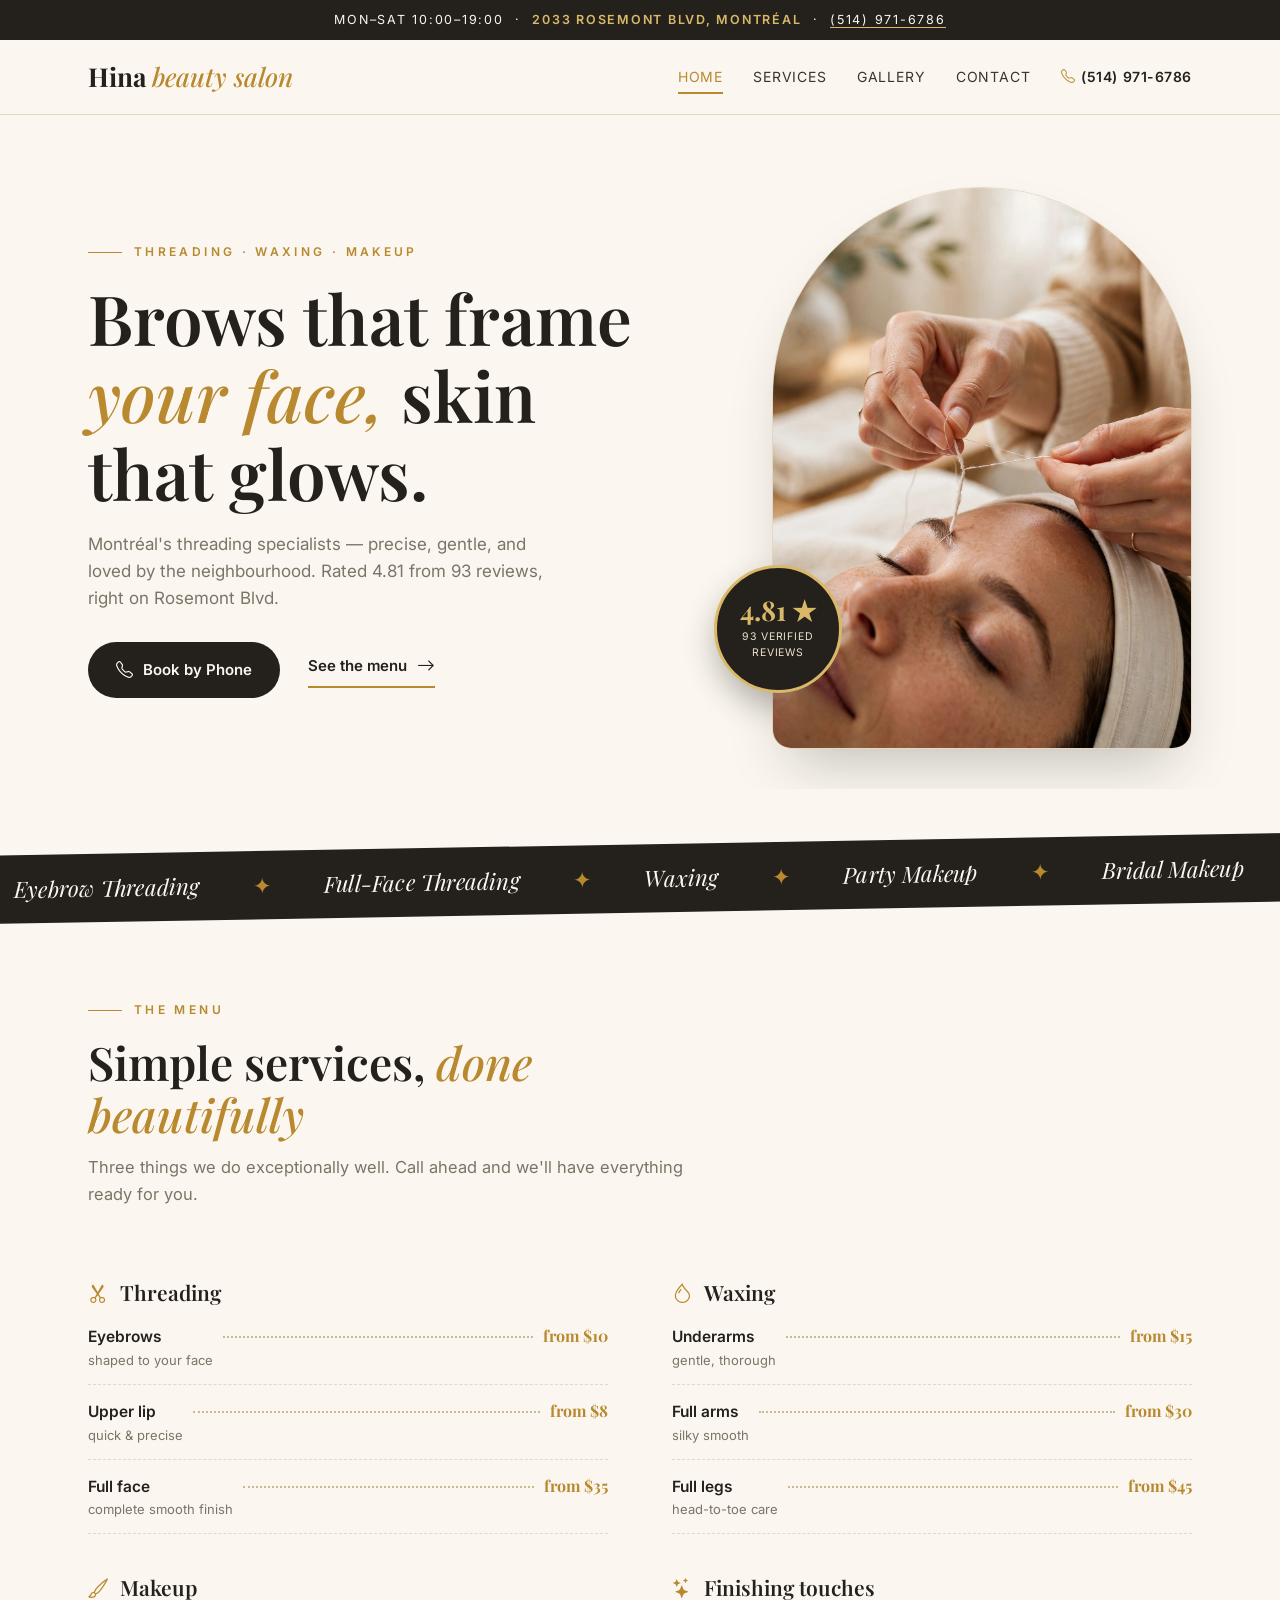
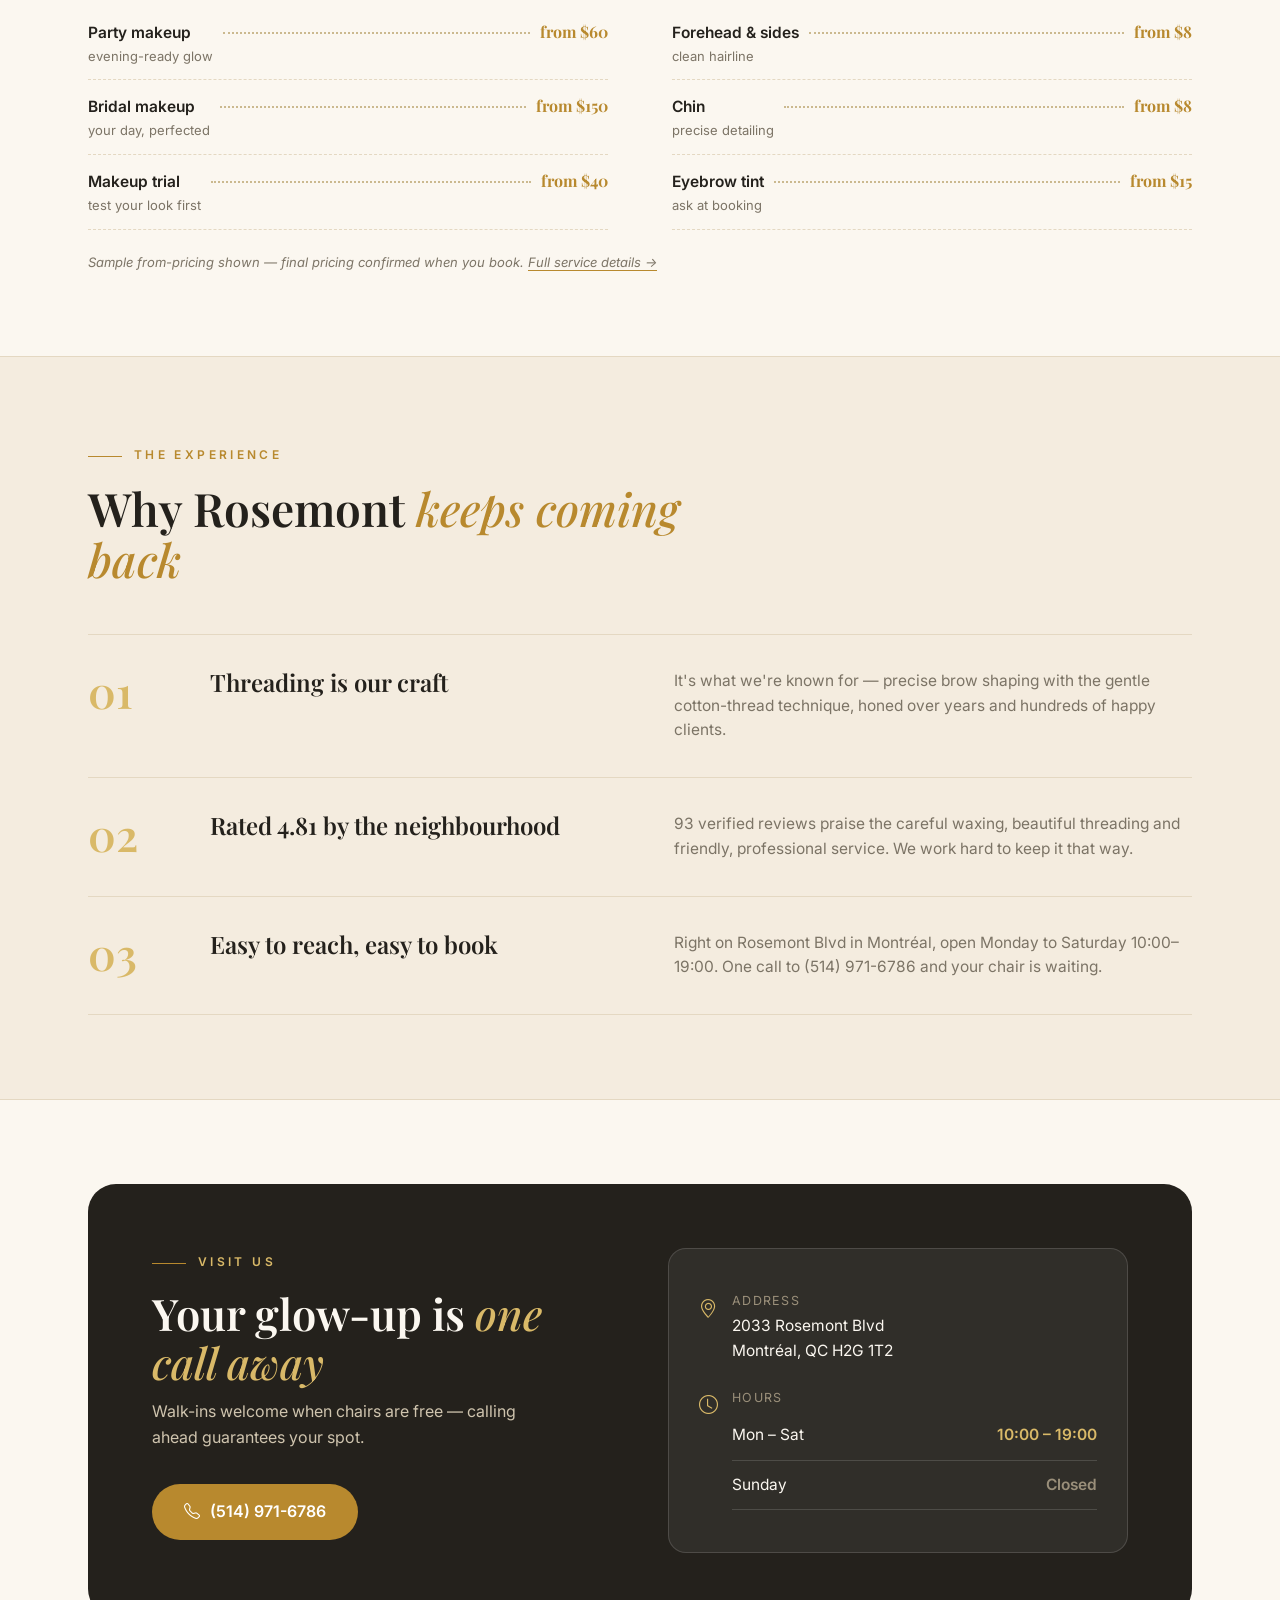
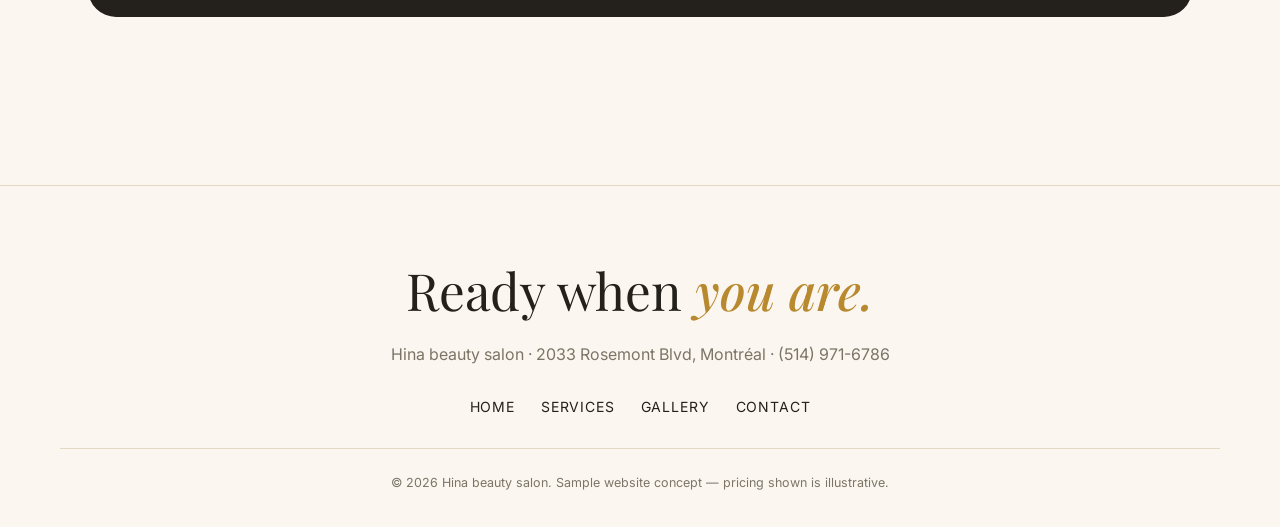
==== index.html @ d856e3c1 "Demo website concept for Hina beauty salon (Montréal, QC)" ====
<!DOCTYPE html>
<html lang="en">
<head>
<meta charset="UTF-8">
<meta name="viewport" content="width=device-width, initial-scale=1.0">
<title>Hina Beauty Salon — Threading, Waxing & Makeup in Montréal</title>
<meta name="description" content="Hina beauty salon in Montréal — expert threading, waxing and makeup. Rated 4.81 from 93 reviews. Call (514) 971-6786 to book.">
<link rel="preconnect" href="https://fonts.googleapis.com">
<link rel="preconnect" href="https://fonts.gstatic.com" crossorigin>
<link href="https://fonts.googleapis.com/css2?family=Playfair+Display:ital,wght@0,500;0,600;0,700;1,500;1,600&family=Inter:wght@400;500;600;700&display=swap" rel="stylesheet">
<link rel="stylesheet" href="https://cdn.jsdelivr.net/npm/bootstrap-icons@1.11.3/font/bootstrap-icons.min.css">
<link rel="stylesheet" href="styles.css">
</head>
<body>

<div class="announce">Mon–Sat 10:00–19:00 &nbsp;·&nbsp; <b>2033 Rosemont Blvd, Montréal</b> &nbsp;·&nbsp; <a href="tel:+15149716786">(514) 971-6786</a></div>

<header class="site">
  <div class="wrap nav">
    <a class="brand" href="index.html">Hina <em>beauty salon</em></a>
    <nav class="nav-links">
      <a class="active" href="index.html">Home</a>
      <a href="services.html">Services</a>
      <a href="gallery.html">Gallery</a>
      <a href="contact.html">Contact</a>
      <a class="nav-phone" href="tel:+15149716786"><i class="bi bi-telephone"></i><span>(514) 971-6786</span></a>
    </nav>
    <button class="nav-toggle" aria-label="Open menu" aria-expanded="false"><i class="bi bi-list"></i></button>
  </div>
</header>

<section class="hero">
  <div class="wrap hero-grid">
    <div>
      <span class="kicker">Threading · Waxing · Makeup</span>
      <h1>Brows that frame <em>your face,</em> skin that glows.</h1>
      <p class="lede">Montréal's threading specialists — precise, gentle, and loved by the neighbourhood. Rated 4.81 from 93 reviews, right on Rosemont Blvd.</p>
      <div class="hero-links">
        <a class="btn-solid" href="tel:+15149716786"><i class="bi bi-telephone"></i>Book by Phone</a>
        <a class="btn-line" href="services.html">See the menu <i class="bi bi-arrow-right"></i></a>
      </div>
    </div>
    <div class="arch-wrap">
      <div class="arch"><img src="images/hero.webp" alt="Precise eyebrow threading treatment at Hina beauty salon"></div>
      <div class="seal"><span class="n">4.81 ★</span><span class="t">93 verified<br>reviews</span></div>
    </div>
  </div>
</section>

<div class="ribbon" aria-hidden="true">
  <div class="ribbon-track">
    <span>Eyebrow Threading</span><span class="dot">✦</span><span>Full-Face Threading</span><span class="dot">✦</span><span>Waxing</span><span class="dot">✦</span><span>Party Makeup</span><span class="dot">✦</span><span>Bridal Makeup</span><span class="dot">✦</span>
    <span>Eyebrow Threading</span><span class="dot">✦</span><span>Full-Face Threading</span><span class="dot">✦</span><span>Waxing</span><span class="dot">✦</span><span>Party Makeup</span><span class="dot">✦</span><span>Bridal Makeup</span><span class="dot">✦</span>
  </div>
</div>

<section class="sec">
  <div class="wrap">
    <div class="sec-head rv">
      <span class="kicker">The Menu</span>
      <h2>Simple services, <em>done beautifully</em></h2>
      <p>Three things we do exceptionally well. Call ahead and we'll have everything ready for you.</p>
    </div>
    <div class="menu-cols rv">
      <div class="menu-group">
        <h3><i class="bi bi-scissors"></i>Threading</h3>
        <div class="menu-item"><div class="nm">Eyebrows<small>shaped to your face</small></div><div class="dots"></div><div class="pr">from $10</div></div>
        <div class="menu-item"><div class="nm">Upper lip<small>quick &amp; precise</small></div><div class="dots"></div><div class="pr">from $8</div></div>
        <div class="menu-item"><div class="nm">Full face<small>complete smooth finish</small></div><div class="dots"></div><div class="pr">from $35</div></div>
      </div>
      <div class="menu-group">
        <h3><i class="bi bi-droplet"></i>Waxing</h3>
        <div class="menu-item"><div class="nm">Underarms<small>gentle, thorough</small></div><div class="dots"></div><div class="pr">from $15</div></div>
        <div class="menu-item"><div class="nm">Full arms<small>silky smooth</small></div><div class="dots"></div><div class="pr">from $30</div></div>
        <div class="menu-item"><div class="nm">Full legs<small>head-to-toe care</small></div><div class="dots"></div><div class="pr">from $45</div></div>
      </div>
      <div class="menu-group">
        <h3><i class="bi bi-brush"></i>Makeup</h3>
        <div class="menu-item"><div class="nm">Party makeup<small>evening-ready glow</small></div><div class="dots"></div><div class="pr">from $60</div></div>
        <div class="menu-item"><div class="nm">Bridal makeup<small>your day, perfected</small></div><div class="dots"></div><div class="pr">from $150</div></div>
        <div class="menu-item"><div class="nm">Makeup trial<small>test your look first</small></div><div class="dots"></div><div class="pr">from $40</div></div>
      </div>
      <div class="menu-group">
        <h3><i class="bi bi-stars"></i>Finishing touches</h3>
        <div class="menu-item"><div class="nm">Forehead &amp; sides<small>clean hairline</small></div><div class="dots"></div><div class="pr">from $8</div></div>
        <div class="menu-item"><div class="nm">Chin<small>precise detailing</small></div><div class="dots"></div><div class="pr">from $8</div></div>
        <div class="menu-item"><div class="nm">Eyebrow tint<small>ask at booking</small></div><div class="dots"></div><div class="pr">from $15</div></div>
      </div>
    </div>
    <p class="sample-note rv">Sample from-pricing shown — final pricing confirmed when you book. <a href="services.html" style="border-bottom:1px solid var(--gold)">Full service details →</a></p>
  </div>
</section>

<section class="sec" style="background:var(--cream);border-top:1px solid var(--line);border-bottom:1px solid var(--line)">
  <div class="wrap">
    <div class="sec-head rv">
      <span class="kicker">The Experience</span>
      <h2>Why Rosemont <em>keeps coming back</em></h2>
    </div>
    <div class="steps rv">
      <div class="step">
        <div class="num">01</div>
        <h3>Threading is our craft</h3>
        <p>It's what we're known for — precise brow shaping with the gentle cotton-thread technique, honed over years and hundreds of happy clients.</p>
      </div>
      <div class="step">
        <div class="num">02</div>
        <h3>Rated 4.81 by the neighbourhood</h3>
        <p>93 verified reviews praise the careful waxing, beautiful threading and friendly, professional service. We work hard to keep it that way.</p>
      </div>
      <div class="step">
        <div class="num">03</div>
        <h3>Easy to reach, easy to book</h3>
        <p>Right on Rosemont Blvd in Montréal, open Monday to Saturday 10:00–19:00. One call to (514) 971-6786 and your chair is waiting.</p>
      </div>
    </div>
  </div>
</section>

<section class="sec">
  <div class="wrap">
    <div class="visit rv">
      <div class="visit-grid">
        <div>
          <span class="kicker" style="color:var(--gold-soft)">Visit Us</span>
          <h2>Your glow-up is <em>one call away</em></h2>
          <p>Walk-ins welcome when chairs are free — calling ahead guarantees your spot.</p>
          <a class="btn-gold" href="tel:+15149716786"><i class="bi bi-telephone"></i>(514) 971-6786</a>
        </div>
        <div class="addr-card">
          <div class="row"><i class="bi bi-geo-alt"></i><div><small>Address</small>2033 Rosemont Blvd<br>Montréal, QC H2G 1T2</div></div>
          <div class="row"><i class="bi bi-clock"></i><div style="flex:1"><small>Hours</small>
            <table class="hours">
              <tr><td>Mon – Sat</td><td>10:00 – 19:00</td></tr>
              <tr class="closed"><td>Sunday</td><td>Closed</td></tr>
            </table>
          </div></div>
        </div>
      </div>
    </div>
  </div>
</section>

<footer class="site">
  <div class="wrap">
    <div class="big">Ready when <em>you are.</em></div>
    <p class="fsub">Hina beauty salon · 2033 Rosemont Blvd, Montréal · (514) 971-6786</p>
    <div class="f-links">
      <a href="index.html">Home</a><a href="services.html">Services</a><a href="gallery.html">Gallery</a><a href="contact.html">Contact</a>
    </div>
  </div>
  <div class="f-fine">© 2026 Hina beauty salon. Sample website concept — pricing shown is illustrative.</div>
</footer>

<script>
const io=new IntersectionObserver(es=>es.forEach(e=>{if(e.isIntersecting){e.target.classList.add('in');io.unobserve(e.target)}}),{threshold:.12});
document.querySelectorAll('.rv').forEach(el=>io.observe(el));
</script>
<script>
var _nt=document.querySelector('.nav-toggle'),_nn=document.querySelector('.nav-links');
_nt.addEventListener('click',function(){
  var open=_nn.classList.toggle('open');
  _nt.setAttribute('aria-expanded',open?'true':'false');
  _nt.setAttribute('aria-label',open?'Close menu':'Open menu');
  _nt.querySelector('i').className='bi '+(open?'bi-x':'bi-list');
});
_nn.querySelectorAll('a').forEach(function(a){a.addEventListener('click',function(){
  _nn.classList.remove('open');_nt.setAttribute('aria-expanded','false');
  _nt.setAttribute('aria-label','Open menu');_nt.querySelector('i').className='bi bi-list';
});});
</script>
</body>
</html>
---- styles.css ----
/* Hina beauty salon — "salon menu editorial" concept */
:root{
  --ivory:#FBF7F0;
  --cream:#F4ECDF;
  --sand:#EDE2D0;
  --charcoal:#24211C;
  --ink:#3A352C;
  --muted:#7C7466;
  --gold:#B8892E;
  --gold-soft:#D9B968;
  --line:#E4D8C2;
  --white:#FFFDF9;
}
*{margin:0;padding:0;box-sizing:border-box}
html{scroll-behavior:smooth}
body{
  font-family:'Inter',system-ui,sans-serif;
  background:var(--ivory);
  color:var(--charcoal);
  line-height:1.6;
  -webkit-font-smoothing:antialiased;
  overflow-x:hidden;overflow-x:clip;
}
h1,h2,h3,.serif{font-family:'Playfair Display',Georgia,serif;font-weight:600;line-height:1.12}
img{max-width:100%;display:block}
a{color:inherit;text-decoration:none}
.wrap{max-width:1160px;margin:0 auto;padding:0 28px}

/* announcement bar */
.announce{
  background:var(--charcoal);color:var(--ivory);
  font-size:12.5px;letter-spacing:.14em;text-transform:uppercase;
  text-align:center;padding:10px 16px;
}
.announce b{color:var(--gold-soft);font-weight:600}
.announce a{border-bottom:1px solid var(--gold-soft)}

/* header */
header.site{position:sticky;top:0;z-index:50;background:rgba(251,247,240,.94);backdrop-filter:blur(8px);border-bottom:1px solid var(--line)}
.nav{display:flex;align-items:center;justify-content:space-between;padding:16px 28px}
.brand{font-family:'Playfair Display',serif;font-size:26px;font-weight:700}
.brand em{font-style:italic;color:var(--gold);font-weight:500}
.nav-links{display:flex;gap:30px;align-items:center;font-size:14px;letter-spacing:.06em;text-transform:uppercase}
.nav-links a{position:relative;padding:4px 0;color:var(--ink)}
.nav-links a.active{color:var(--gold)}
.nav-links a.active::after{content:"";position:absolute;left:0;right:0;bottom:-2px;height:2px;background:var(--gold)}
.nav-links a:hover{color:var(--gold)}
.nav-phone{font-weight:600;color:var(--charcoal)!important;letter-spacing:.04em}
.nav-phone i{color:var(--gold);margin-right:6px}

/* hero — split editorial */
.hero{padding:72px 0 40px;overflow:hidden}
.hero-grid{display:grid;grid-template-columns:1.05fr .95fr;gap:56px;align-items:center}
.kicker{display:inline-block;font-size:12px;letter-spacing:.28em;text-transform:uppercase;color:var(--gold);font-weight:600;margin-bottom:18px}
.kicker::before{content:"";display:inline-block;width:34px;height:1px;background:var(--gold);vertical-align:middle;margin-right:12px}
.hero h1{font-size:clamp(44px,5.4vw,76px);font-weight:600;margin-bottom:20px}
.hero h1 em{font-style:italic;color:var(--gold);font-weight:500}
.hero .lede{font-size:17px;color:var(--muted);max-width:44ch;margin-bottom:30px}
.hero-links{display:flex;gap:28px;align-items:center;flex-wrap:wrap}
.btn-line{display:inline-flex;align-items:center;gap:10px;font-weight:600;font-size:15px;border-bottom:2px solid var(--gold);padding-bottom:6px;transition:.2s}
.btn-line:hover{color:var(--gold)}
.btn-line i{font-size:18px}
.btn-solid{display:inline-flex;align-items:center;gap:10px;background:var(--charcoal);color:var(--ivory);padding:14px 28px;border-radius:999px;font-weight:600;font-size:15px;transition:.2s}
.btn-solid:hover{background:var(--gold)}
.btn-solid i{font-size:17px}

/* arched hero image */
.arch-wrap{position:relative;justify-self:end;width:min(420px,100%)}
.arch{border-radius:240px 240px 22px 22px;overflow:hidden;box-shadow:0 30px 60px -20px rgba(36,33,28,.28);border:1px solid var(--line)}
.arch img{width:100%;height:560px;object-fit:cover}
.seal{
  position:absolute;left:-58px;bottom:56px;width:128px;height:128px;border-radius:50%;
  background:var(--charcoal);color:var(--ivory);display:flex;flex-direction:column;
  align-items:center;justify-content:center;text-align:center;
  border:3px solid var(--gold-soft);box-shadow:0 14px 30px rgba(36,33,28,.3);
}
.seal .n{font-family:'Playfair Display',serif;font-size:27px;font-weight:700;color:var(--gold-soft);line-height:1}
.seal .t{font-size:10.5px;letter-spacing:.08em;text-transform:uppercase;margin-top:5px;color:#EDE2D0;line-height:1.5}

/* marquee ribbon */
.ribbon{background:var(--charcoal);color:var(--ivory);overflow:hidden;padding:16px 0;margin:56px 0 0;transform:rotate(-1deg) scale(1.02)}
.ribbon-track{display:flex;gap:0;white-space:nowrap;animation:slide 26s linear infinite;width:max-content}
.ribbon span{font-family:'Playfair Display',serif;font-size:22px;font-style:italic;padding:0 26px;color:var(--ivory)}
.ribbon span.dot{color:var(--gold);font-style:normal}
@keyframes slide{to{transform:translateX(-50%)}}

/* sections */
.sec{padding:84px 0}
.sec-head{max-width:640px;margin-bottom:48px}
.sec-head h2{font-size:clamp(32px,3.6vw,48px);margin-bottom:14px}
.sec-head h2 em{font-style:italic;color:var(--gold);font-weight:500}
.sec-head p{color:var(--muted);font-size:16.5px}

/* salon menu with dotted leaders */
.menu-cols{display:grid;grid-template-columns:1fr 1fr;gap:16px 64px}
.menu-group h3{font-size:21px;margin:26px 0 6px;display:flex;align-items:center;gap:12px}
.menu-group h3 i{color:var(--gold);font-size:20px}
.menu-item{display:flex;align-items:baseline;gap:10px;padding:13px 0;border-bottom:1px dashed var(--line)}
.menu-item .nm{font-weight:600;font-size:15.5px}
.menu-item .nm small{display:block;font-weight:400;color:var(--muted);font-size:13px}
.menu-item .dots{flex:1;min-width:24px;border-bottom:2px dotted #CBB98F;transform:translateY(-4px)}
.menu-item .pr{font-family:'Playfair Display',serif;font-weight:700;color:var(--gold);white-space:nowrap}
.sample-note{margin-top:22px;font-size:13px;color:var(--muted);font-style:italic}

/* numbered editorial rows */
.steps{border-top:1px solid var(--line)}
.step{display:grid;grid-template-columns:90px 1fr 1.2fr;gap:32px;align-items:start;padding:34px 0;border-bottom:1px solid var(--line)}
.step .num{font-family:'Playfair Display',serif;font-size:44px;color:var(--gold-soft);font-weight:600;line-height:1}
.step h3{font-size:24px;margin-bottom:10px}
.step p{color:var(--muted);font-size:15.5px;max-width:52ch}

/* gallery — asymmetric offset grid */
.g-grid{display:grid;grid-template-columns:repeat(12,1fr);gap:22px}
.g-grid figure{overflow:hidden;border-radius:18px;position:relative}
.g-grid img{width:100%;height:100%;object-fit:cover;transition:transform .6s ease}
.g-grid figure:hover img{transform:scale(1.05)}
.g1{grid-column:1/8;height:440px}
.g2{grid-column:8/13;height:440px;margin-top:60px}
.g3{grid-column:1/6;height:380px;margin-top:-20px}
.g4{grid-column:6/13;height:440px}
.g-grid figcaption{position:absolute;left:0;right:0;bottom:0;padding:34px 22px 18px;background:linear-gradient(transparent,rgba(36,33,28,.72));color:#fff;font-size:13.5px;letter-spacing:.06em}

/* visit band */
.visit{background:var(--charcoal);color:var(--ivory);border-radius:28px;padding:64px;margin:0 0 84px}
.visit-grid{display:grid;grid-template-columns:1fr 1fr;gap:56px}
.visit h2{font-size:clamp(30px,3.4vw,44px);margin-bottom:12px;color:var(--ivory)}
.visit h2 em{font-style:italic;color:var(--gold-soft);font-weight:500}
.visit p{color:#CFC4AE;font-size:16px;margin-bottom:26px;max-width:40ch}
.hours{width:100%;border-collapse:collapse;font-size:15.5px}
.hours td{padding:12px 0;border-bottom:1px solid rgba(255,255,255,.14)}
.hours td:last-child{text-align:right;color:var(--gold-soft);font-weight:600}
.hours tr.closed td:last-child{color:#9a8f7a}
.addr-card{background:rgba(255,255,255,.06);border:1px solid rgba(255,255,255,.14);border-radius:18px;padding:30px}
.addr-card .row{display:flex;gap:14px;align-items:flex-start;padding:12px 0;font-size:15.5px}
.addr-card .row i{color:var(--gold-soft);font-size:19px;margin-top:3px}
.addr-card .row small{display:block;color:#9a8f7a;font-size:12.5px;letter-spacing:.1em;text-transform:uppercase;margin-bottom:3px}
.btn-gold{display:inline-flex;align-items:center;gap:10px;background:var(--gold);color:#fff;padding:15px 32px;border-radius:999px;font-weight:600;font-size:16px;margin-top:8px;transition:.2s}
.btn-gold:hover{background:var(--gold-soft);color:var(--charcoal)}

/* contact page */
.contact-grid{display:grid;grid-template-columns:1fr 1fr;gap:28px;margin:48px 0 84px}
.c-card{background:var(--white);border:1px solid var(--line);border-radius:20px;padding:40px}
.c-card h3{font-size:23px;margin-bottom:6px}
.c-card .sub{color:var(--muted);font-size:14.5px;margin-bottom:24px}
.c-line{display:flex;gap:14px;align-items:center;padding:13px 0;border-bottom:1px dashed var(--line);font-size:16px}
.c-line:last-child{border-bottom:none}
.c-line i{width:40px;height:40px;border-radius:12px;background:var(--cream);color:var(--gold);display:flex;align-items:center;justify-content:center;font-size:18px;flex:none}
.c-line b{font-weight:600}
.c-line small{display:block;color:var(--muted);font-size:12.5px}
.fake-form label{display:block;font-size:13px;letter-spacing:.08em;text-transform:uppercase;color:var(--muted);margin:16px 0 6px;font-weight:600}
.fake-form input,.fake-form select,.fake-form textarea{width:100%;border:1px solid var(--line);border-radius:12px;background:var(--ivory);padding:13px 15px;font-size:15px;font-family:inherit;color:var(--charcoal)}
.fake-form textarea{min-height:110px;resize:vertical}
.form-note{font-size:13px;color:var(--muted);margin-top:14px;font-style:italic}

/* services page extras */
.svc-hero{padding:64px 0 8px}
.svc-hero h1{font-size:clamp(38px,4.6vw,60px)}
.svc-hero h1 em{font-style:italic;color:var(--gold);font-weight:500}
.svc-hero p{color:var(--muted);max-width:56ch;margin-top:14px;font-size:16.5px}
.cat{display:grid;grid-template-columns:340px 1fr;gap:48px;padding:52px 0;border-bottom:1px solid var(--line);align-items:start}
.cat:last-of-type{border-bottom:none}
.cat-side{position:sticky;top:110px}
.cat-side .ph{border-radius:18px;overflow:hidden;margin-bottom:20px;box-shadow:0 20px 44px -18px rgba(36,33,28,.3)}
.cat-side .ph img{height:300px;width:100%;object-fit:cover}
.cat-side h2{font-size:30px;margin-bottom:8px}
.cat-side h2 em{font-style:italic;color:var(--gold);font-weight:500}
.cat-side p{color:var(--muted);font-size:15px}

/* gallery page */
.gal-hero{padding:64px 0 40px}
.gal-hero h1{font-size:clamp(38px,4.6vw,60px)}
.gal-hero h1 em{font-style:italic;color:var(--gold);font-weight:500}

/* footer */
footer.site{background:var(--ivory);border-top:1px solid var(--line);padding:64px 0 34px;text-align:center}
footer.site .big{font-family:'Playfair Display',serif;font-size:clamp(30px,4vw,52px);margin-bottom:10px}
footer.site .big em{font-style:italic;color:var(--gold);font-weight:500}
footer.site .fsub{color:var(--muted);margin-bottom:28px}
.f-links{display:flex;gap:26px;justify-content:center;font-size:14px;letter-spacing:.06em;text-transform:uppercase;margin-bottom:30px;flex-wrap:wrap}
.f-links a:hover{color:var(--gold)}
.f-fine{font-size:12.5px;color:var(--muted);border-top:1px solid var(--line);padding-top:24px;max-width:1160px;margin:0 auto;padding-left:28px;padding-right:28px}

/* reveal */
.rv{opacity:0;transform:translateY(26px);transition:opacity .7s ease,transform .7s ease}
.rv.in{opacity:1;transform:none}

@media(max-width:900px){
  .hero-grid,.visit-grid,.contact-grid{grid-template-columns:1fr}
  .menu-cols{grid-template-columns:1fr}
  .cat{grid-template-columns:1fr}
  .cat-side{position:static}
  .step{grid-template-columns:1fr;gap:10px}
  .g1,.g2,.g3,.g4{grid-column:1/13;height:320px;margin-top:0}
  .arch-wrap{justify-self:center}
  .seal{left:auto;right:-14px}
}

/* mobile nav toggle — hidden on desktop, shown at ≤768px */
.nav-toggle{
  display:none;background:var(--ivory);border:1px solid var(--line);border-radius:12px;
  color:var(--charcoal);width:48px;height:48px;align-items:center;justify-content:center;
  font-size:26px;cursor:pointer;flex:none;
}
.nav-toggle:hover{color:var(--gold)}

/* mobile ≤768px — hamburger dropdown + small-screen fixes */
@media(max-width:768px){
  body{overflow-x:hidden}
  .nav-toggle{display:inline-flex}
  .nav-links{display:none}
  .nav-links.open{
    display:flex;flex-direction:column;align-items:stretch;gap:0;
    position:absolute;top:100%;left:0;right:0;z-index:60;
    background:var(--ivory);border-bottom:1px solid var(--line);
    box-shadow:0 24px 40px -18px rgba(36,33,28,.25);
    padding:10px 28px 20px;
  }
  .nav-links.open a{
    display:flex;align-items:center;gap:10px;min-height:48px;
    padding:12px 0;border-bottom:1px dashed var(--line);font-size:15px;
  }
  .nav-links.open a:last-child{border-bottom:none}
  .nav-links.open a.active::after{display:none}
  .nav-links.open .nav-phone span{display:inline}

  .announce{font-size:11px;letter-spacing:.1em}
  .nav{padding:14px 20px}
  .brand{font-size:23px}
  .wrap{padding:0 20px}
  .hero{padding:44px 0 20px}
  .hero h1{font-size:clamp(38px,11vw,50px)}
  .hero .lede{font-size:16px}
  .arch img{height:360px}
  .seal{right:0;bottom:40px;width:114px;height:114px}
  .kicker{letter-spacing:.2em}
  .sec{padding:54px 0}
  .sec-head{margin-bottom:34px}
  .visit{padding:34px 24px;margin:0 0 54px}
  .visit-grid{gap:36px}
  .svc-hero{padding:44px 0 8px}
  .gal-hero{padding:44px 0 28px}
  .contact-grid{margin:32px 0 56px}
  .c-card{padding:28px 22px}
  .menu-cols{gap:4px}
  footer.site{padding:52px 0 30px}
}
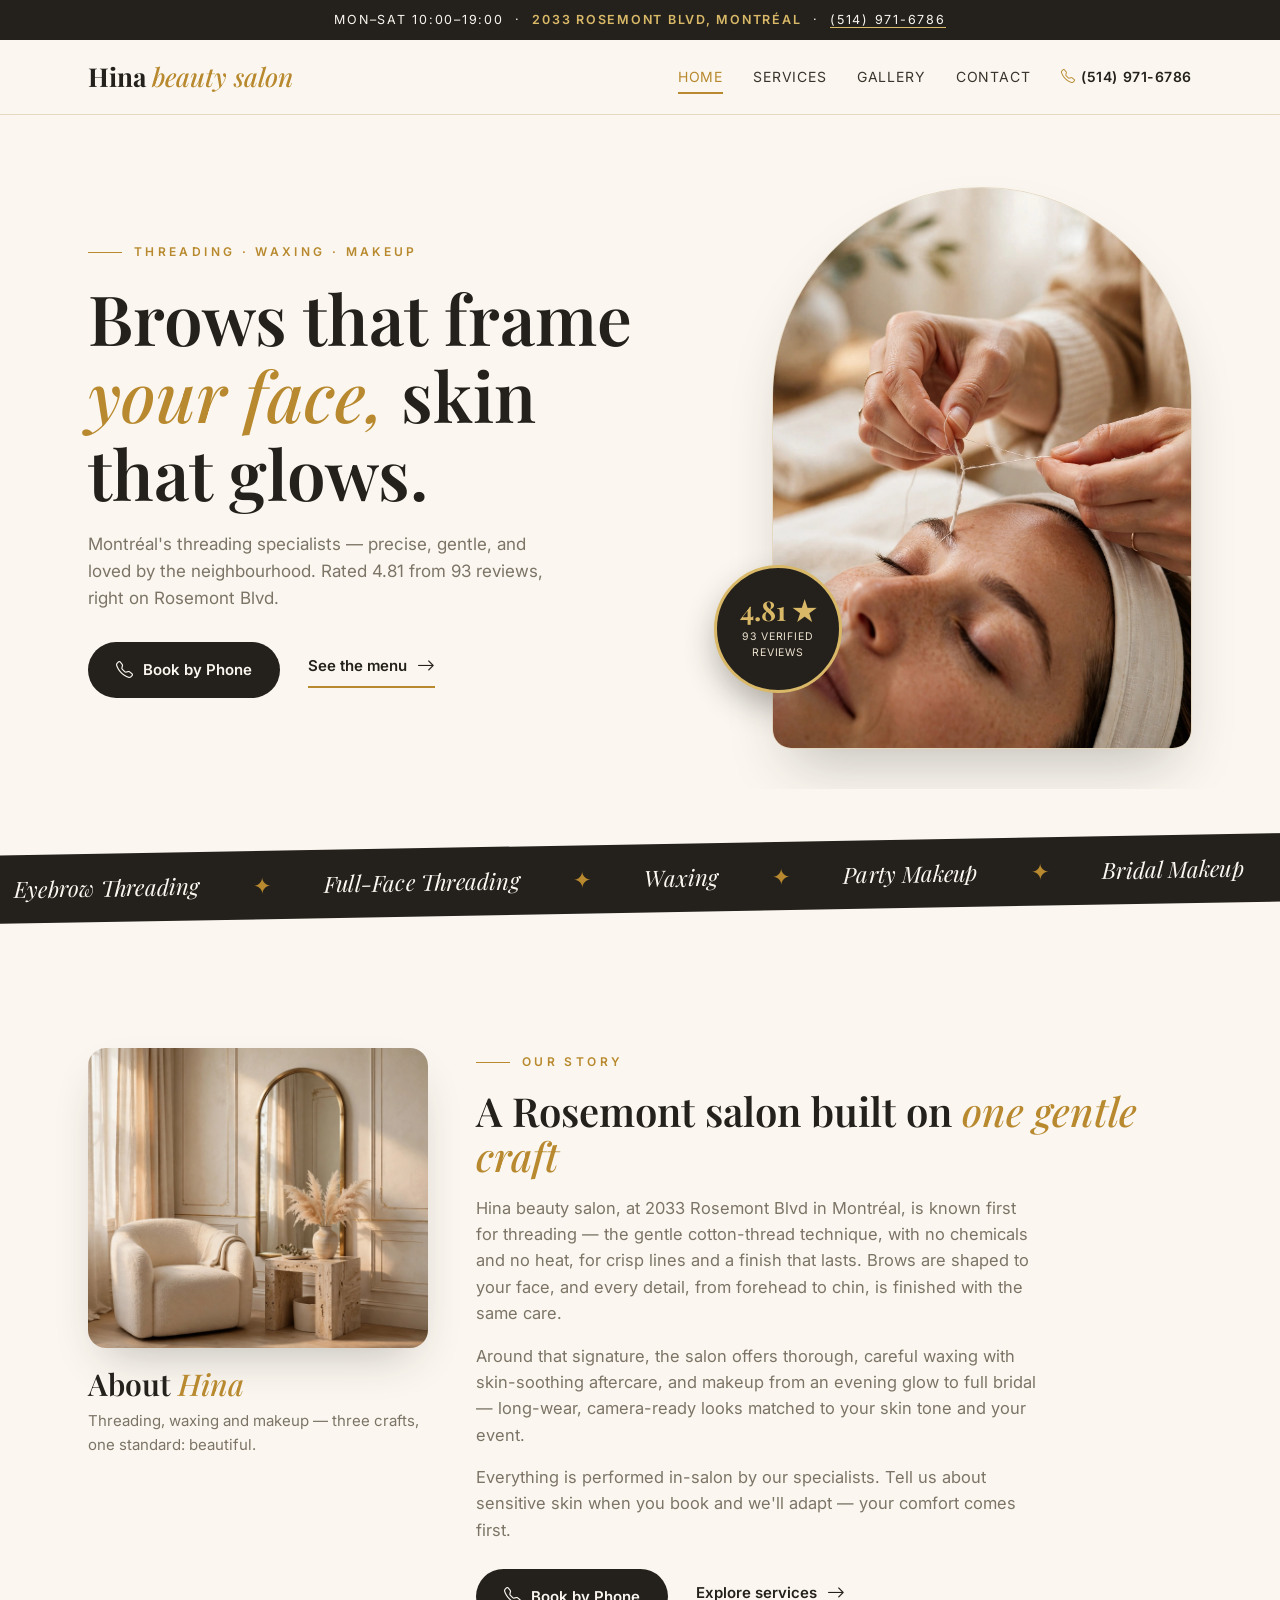
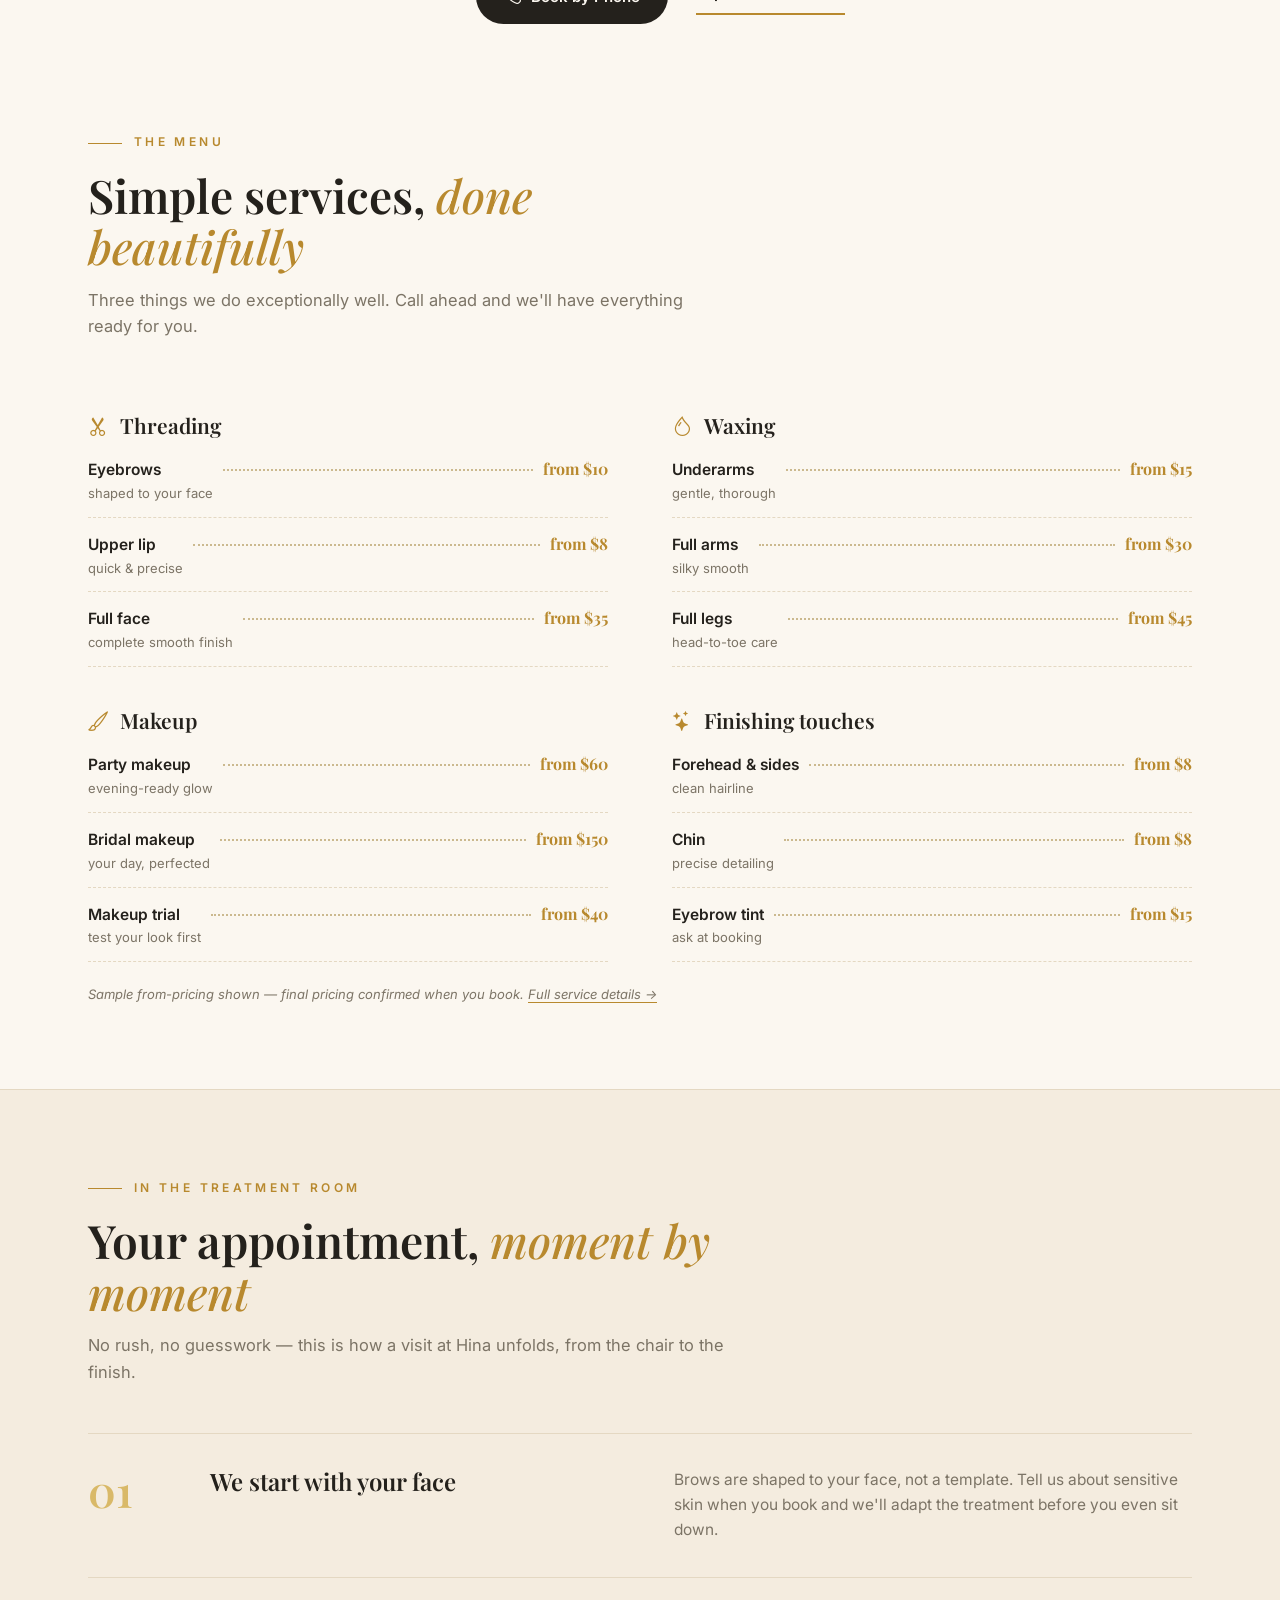
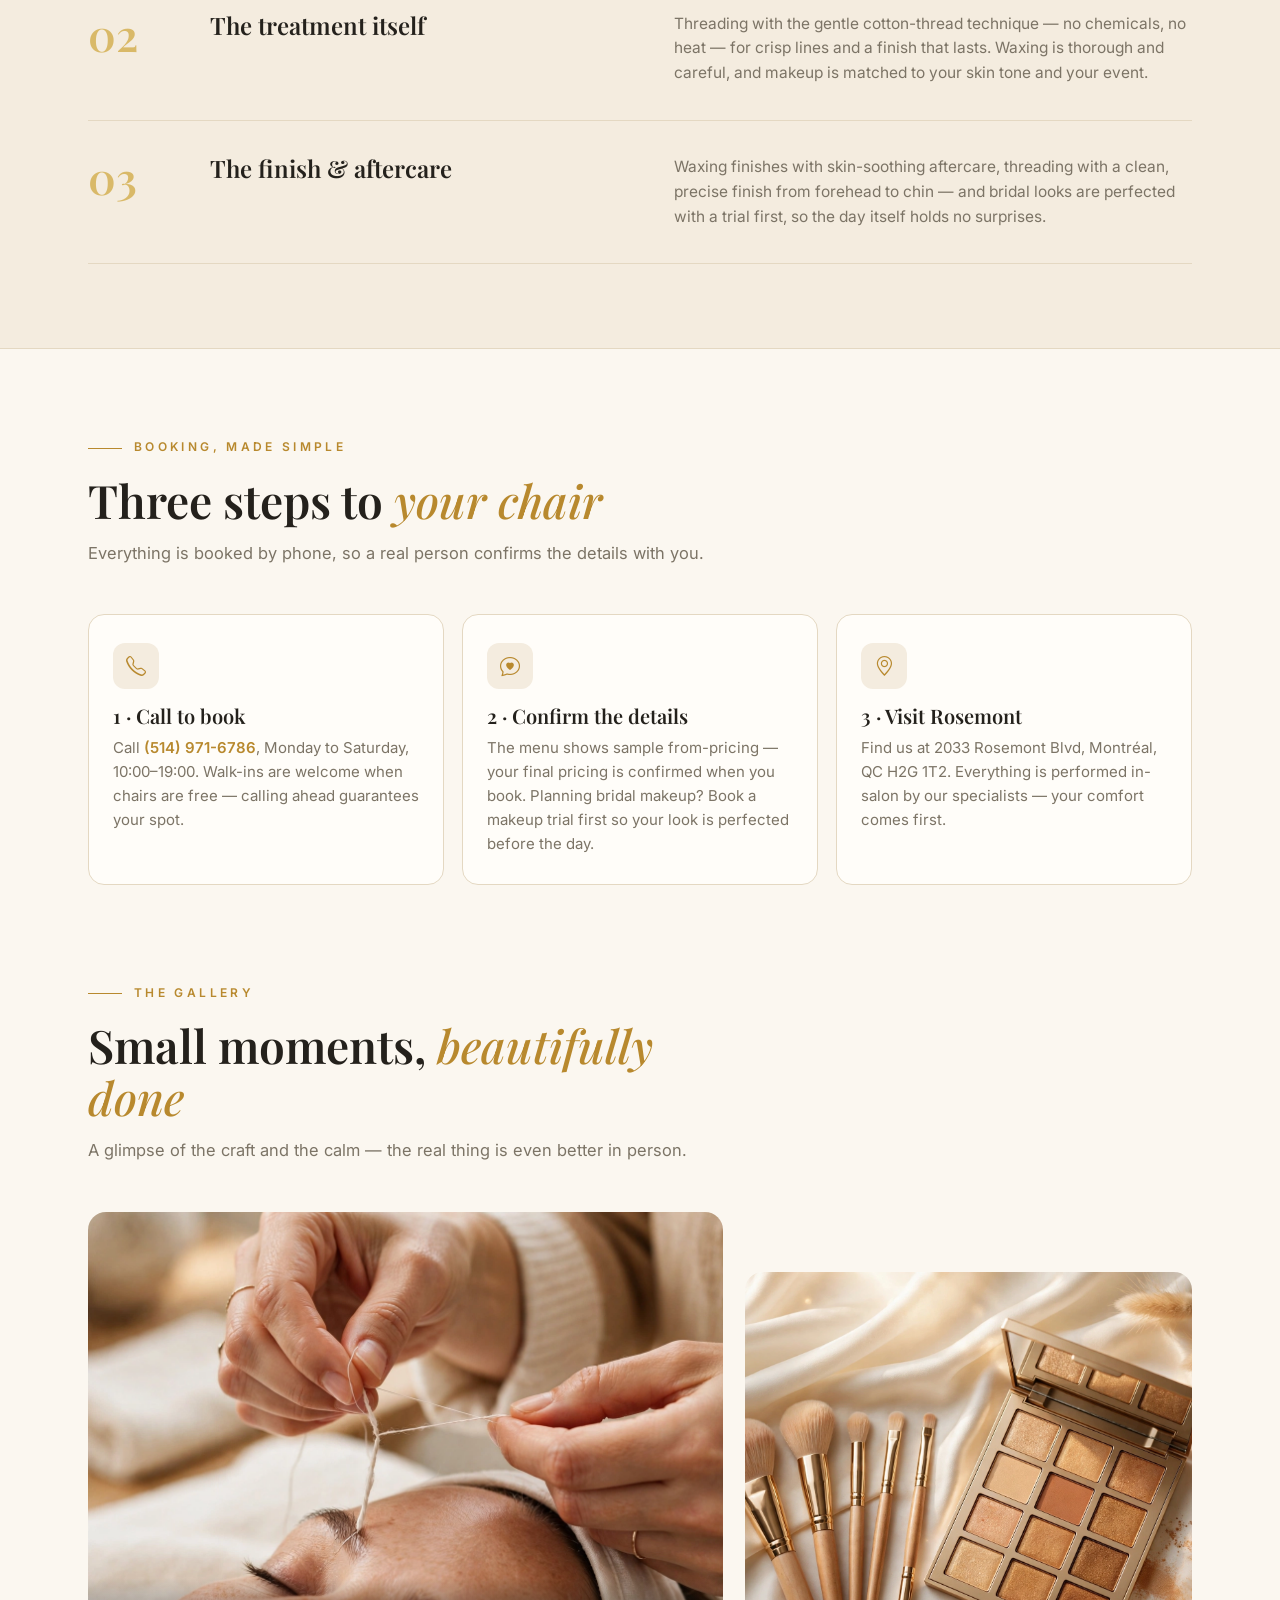
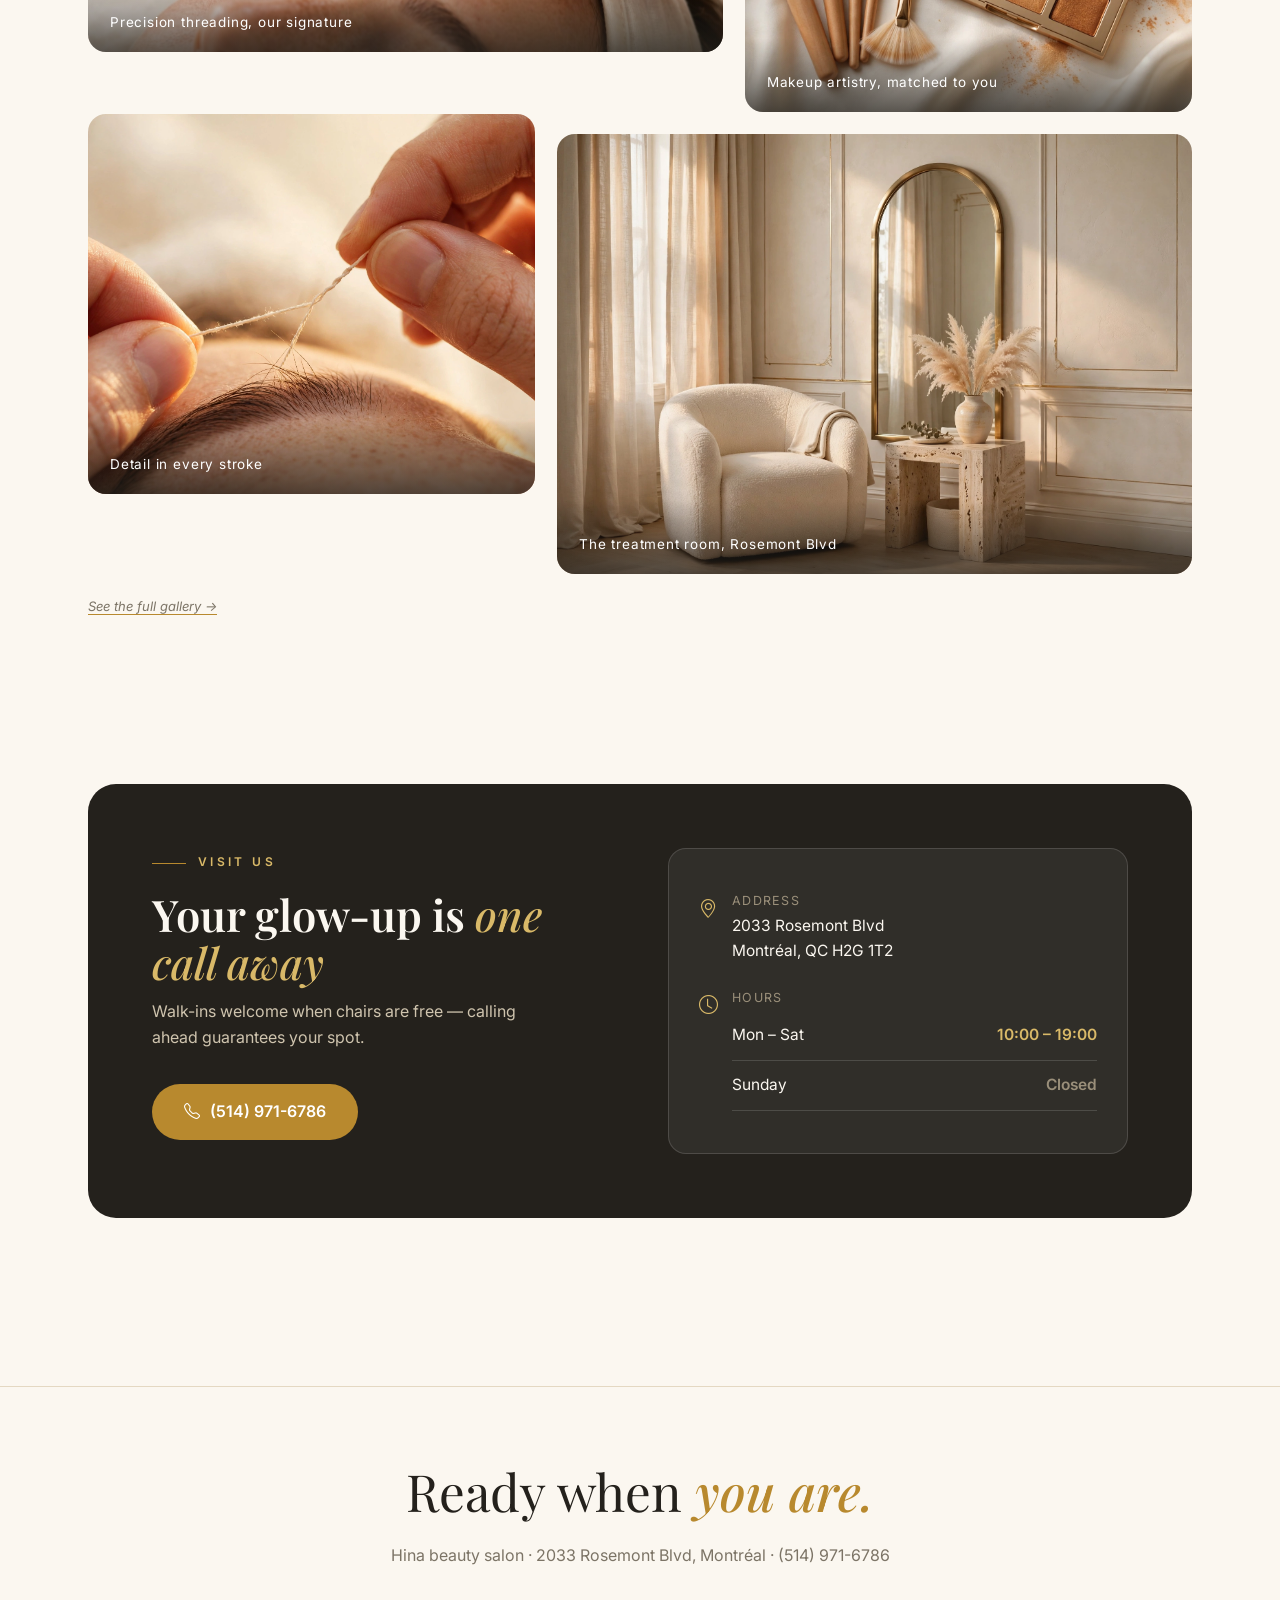
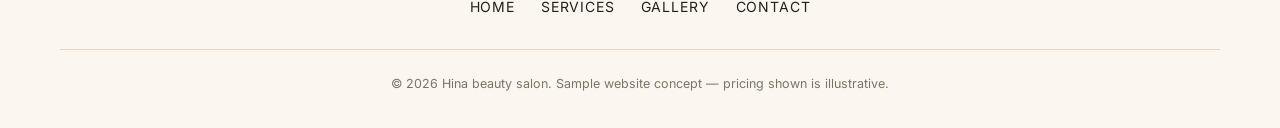
==== commit 5ec404aa: "Demo website concept for Hina beauty salon (Montréal, QC)" ====
--- a/index.html
+++ b/index.html
@@ -54,6 +54,29 @@
   </div>
 </div>
 
+<section class="sec" style="padding-bottom:20px">
+  <div class="wrap">
+    <div class="cat rv" style="border-bottom:none;padding-bottom:0">
+      <div class="cat-side">
+        <div class="ph"><img src="images/interior.webp" alt="The calm treatment room at Hina beauty salon on Rosemont Blvd"></div>
+        <h2>About <em>Hina</em></h2>
+        <p>Threading, waxing and makeup — three crafts, one standard: beautiful.</p>
+      </div>
+      <div>
+        <span class="kicker">Our Story</span>
+        <h2 style="font-size:clamp(28px,3.2vw,40px);margin-bottom:16px">A Rosemont salon built on <em style="font-style:italic;color:var(--gold);font-weight:500">one gentle craft</em></h2>
+        <p style="color:var(--muted);font-size:16.5px;margin-bottom:16px;max-width:56ch">Hina beauty salon, at 2033 Rosemont Blvd in Montréal, is known first for threading — the gentle cotton-thread technique, with no chemicals and no heat, for crisp lines and a finish that lasts. Brows are shaped to your face, and every detail, from forehead to chin, is finished with the same care.</p>
+        <p style="color:var(--muted);font-size:16.5px;margin-bottom:16px;max-width:56ch">Around that signature, the salon offers thorough, careful waxing with skin-soothing aftercare, and makeup from an evening glow to full bridal — long-wear, camera-ready looks matched to your skin tone and your event.</p>
+        <p style="color:var(--muted);font-size:16.5px;max-width:56ch">Everything is performed in-salon by our specialists. Tell us about sensitive skin when you book and we'll adapt — your comfort comes first.</p>
+        <div class="hero-links" style="margin-top:26px">
+          <a class="btn-solid" href="tel:+15149716786"><i class="bi bi-telephone"></i>Book by Phone</a>
+          <a class="btn-line" href="services.html">Explore services <i class="bi bi-arrow-right"></i></a>
+        </div>
+      </div>
+    </div>
+  </div>
+</section>
+
 <section class="sec">
   <div class="wrap">
     <div class="sec-head rv">
@@ -94,26 +117,71 @@
 <section class="sec" style="background:var(--cream);border-top:1px solid var(--line);border-bottom:1px solid var(--line)">
   <div class="wrap">
     <div class="sec-head rv">
-      <span class="kicker">The Experience</span>
-      <h2>Why Rosemont <em>keeps coming back</em></h2>
+      <span class="kicker">In the Treatment Room</span>
+      <h2>Your appointment, <em>moment by moment</em></h2>
+      <p>No rush, no guesswork — this is how a visit at Hina unfolds, from the chair to the finish.</p>
     </div>
     <div class="steps rv">
       <div class="step">
         <div class="num">01</div>
-        <h3>Threading is our craft</h3>
-        <p>It's what we're known for — precise brow shaping with the gentle cotton-thread technique, honed over years and hundreds of happy clients.</p>
+        <h3>We start with your face</h3>
+        <p>Brows are shaped to your face, not a template. Tell us about sensitive skin when you book and we'll adapt the treatment before you even sit down.</p>
       </div>
       <div class="step">
         <div class="num">02</div>
-        <h3>Rated 4.81 by the neighbourhood</h3>
-        <p>93 verified reviews praise the careful waxing, beautiful threading and friendly, professional service. We work hard to keep it that way.</p>
+        <h3>The treatment itself</h3>
+        <p>Threading with the gentle cotton-thread technique — no chemicals, no heat — for crisp lines and a finish that lasts. Waxing is thorough and careful, and makeup is matched to your skin tone and your event.</p>
       </div>
       <div class="step">
         <div class="num">03</div>
-        <h3>Easy to reach, easy to book</h3>
-        <p>Right on Rosemont Blvd in Montréal, open Monday to Saturday 10:00–19:00. One call to (514) 971-6786 and your chair is waiting.</p>
-      </div>
-    </div>
+        <h3>The finish &amp; aftercare</h3>
+        <p>Waxing finishes with skin-soothing aftercare, threading with a clean, precise finish from forehead to chin — and bridal looks are perfected with a trial first, so the day itself holds no surprises.</p>
+      </div>
+    </div>
+  </div>
+</section>
+
+<section class="sec" style="padding-bottom:10px">
+  <div class="wrap">
+    <div class="sec-head rv">
+      <span class="kicker">Booking, Made Simple</span>
+      <h2>Three steps to <em>your chair</em></h2>
+      <p>Everything is booked by phone, so a real person confirms the details with you.</p>
+    </div>
+    <div class="book-flow rv">
+      <div class="book-step">
+        <i class="bi bi-telephone"></i>
+        <h3>1 · Call to book</h3>
+        <p>Call <a href="tel:+15149716786">(514) 971-6786</a>, Monday to Saturday, 10:00–19:00. Walk-ins are welcome when chairs are free — calling ahead guarantees your spot.</p>
+      </div>
+      <div class="book-step">
+        <i class="bi bi-chat-heart"></i>
+        <h3>2 · Confirm the details</h3>
+        <p>The menu shows sample from-pricing — your final pricing is confirmed when you book. Planning bridal makeup? Book a makeup trial first so your look is perfected before the day.</p>
+      </div>
+      <div class="book-step">
+        <i class="bi bi-geo-alt"></i>
+        <h3>3 · Visit Rosemont</h3>
+        <p>Find us at 2033 Rosemont Blvd, Montréal, QC H2G 1T2. Everything is performed in-salon by our specialists — your comfort comes first.</p>
+      </div>
+    </div>
+  </div>
+</section>
+
+<section class="sec">
+  <div class="wrap">
+    <div class="sec-head rv">
+      <span class="kicker">The Gallery</span>
+      <h2>Small moments, <em>beautifully done</em></h2>
+      <p>A glimpse of the craft and the calm — the real thing is even better in person.</p>
+    </div>
+    <div class="g-grid rv">
+      <figure class="g1"><img src="images/hero.webp" alt="Eyebrow threading treatment in progress"><figcaption>Precision threading, our signature</figcaption></figure>
+      <figure class="g2"><img src="images/makeup.webp" alt="Professional makeup artistry still life"><figcaption>Makeup artistry, matched to you</figcaption></figure>
+      <figure class="g3"><img src="images/threading.webp" alt="Close-up of threading technique"><figcaption>Detail in every stroke</figcaption></figure>
+      <figure class="g4"><img src="images/interior.webp" alt="Calm treatment room"><figcaption>The treatment room, Rosemont Blvd</figcaption></figure>
+    </div>
+    <p class="sample-note rv"><a href="gallery.html" style="border-bottom:1px solid var(--gold)">See the full gallery →</a></p>
   </div>
 </section>
 
--- a/styles.css
+++ b/styles.css
@@ -244,3 +244,29 @@
   .menu-cols{gap:4px}
   footer.site{padding:52px 0 30px}
 }
+
+/* homepage diversification: booking flow */
+.book-flow{display:grid;grid-template-columns:repeat(3,1fr);gap:18px}
+@media(max-width:900px){.book-flow{grid-template-columns:1fr}}
+.book-step{background:var(--white);border:1px solid var(--line);border-radius:16px;padding:28px 24px}
+.book-step i{width:46px;height:46px;border-radius:12px;background:var(--cream);color:var(--gold);display:flex;align-items:center;justify-content:center;font-size:20px;margin-bottom:16px}
+.book-step h3{font-size:20px;margin-bottom:8px}
+.book-step p{color:var(--muted);font-size:15px}
+.book-step p a{color:var(--gold);font-weight:600}
+
+/* homepage enrichment: highlights strip + FAQ */
+.hl-strip{display:grid;grid-template-columns:repeat(4,1fr);gap:18px;margin-top:56px}
+@media(max-width:900px){.hl-strip{grid-template-columns:repeat(2,1fr)}}
+@media(max-width:520px){.hl-strip{grid-template-columns:1fr}}
+.hl-card{background:var(--white);border:1px solid var(--line);border-radius:16px;padding:22px;display:flex;gap:14px;align-items:flex-start}
+.hl-card i{width:42px;height:42px;border-radius:12px;background:var(--cream);color:var(--gold);display:flex;align-items:center;justify-content:center;font-size:19px;flex:none}
+.hl-card b{display:block;font-family:'Playfair Display',serif;font-size:17px;margin-bottom:2px}
+.hl-card span{font-size:13.5px;color:var(--muted);line-height:1.5;display:block}
+.faq-list{max-width:760px}
+.faq-item{background:var(--white);border:1px solid var(--line);border-radius:16px;margin-bottom:12px;overflow:hidden}
+.faq-item summary{cursor:pointer;list-style:none;display:flex;justify-content:space-between;align-items:center;gap:16px;padding:19px 24px;font-family:'Playfair Display',serif;font-size:18px;font-weight:600}
+.faq-item summary::-webkit-details-marker{display:none}
+.faq-item summary .bi{color:var(--gold);font-size:19px;flex:none;transition:transform .25s}
+.faq-item[open ] summary .bi{transform:rotate(45deg)}
+.faq-item .ans{padding:0 24px 20px;color:var(--muted);font-size:15px;max-width:620px}
+.faq-item .ans a{color:var(--gold);font-weight:600}
